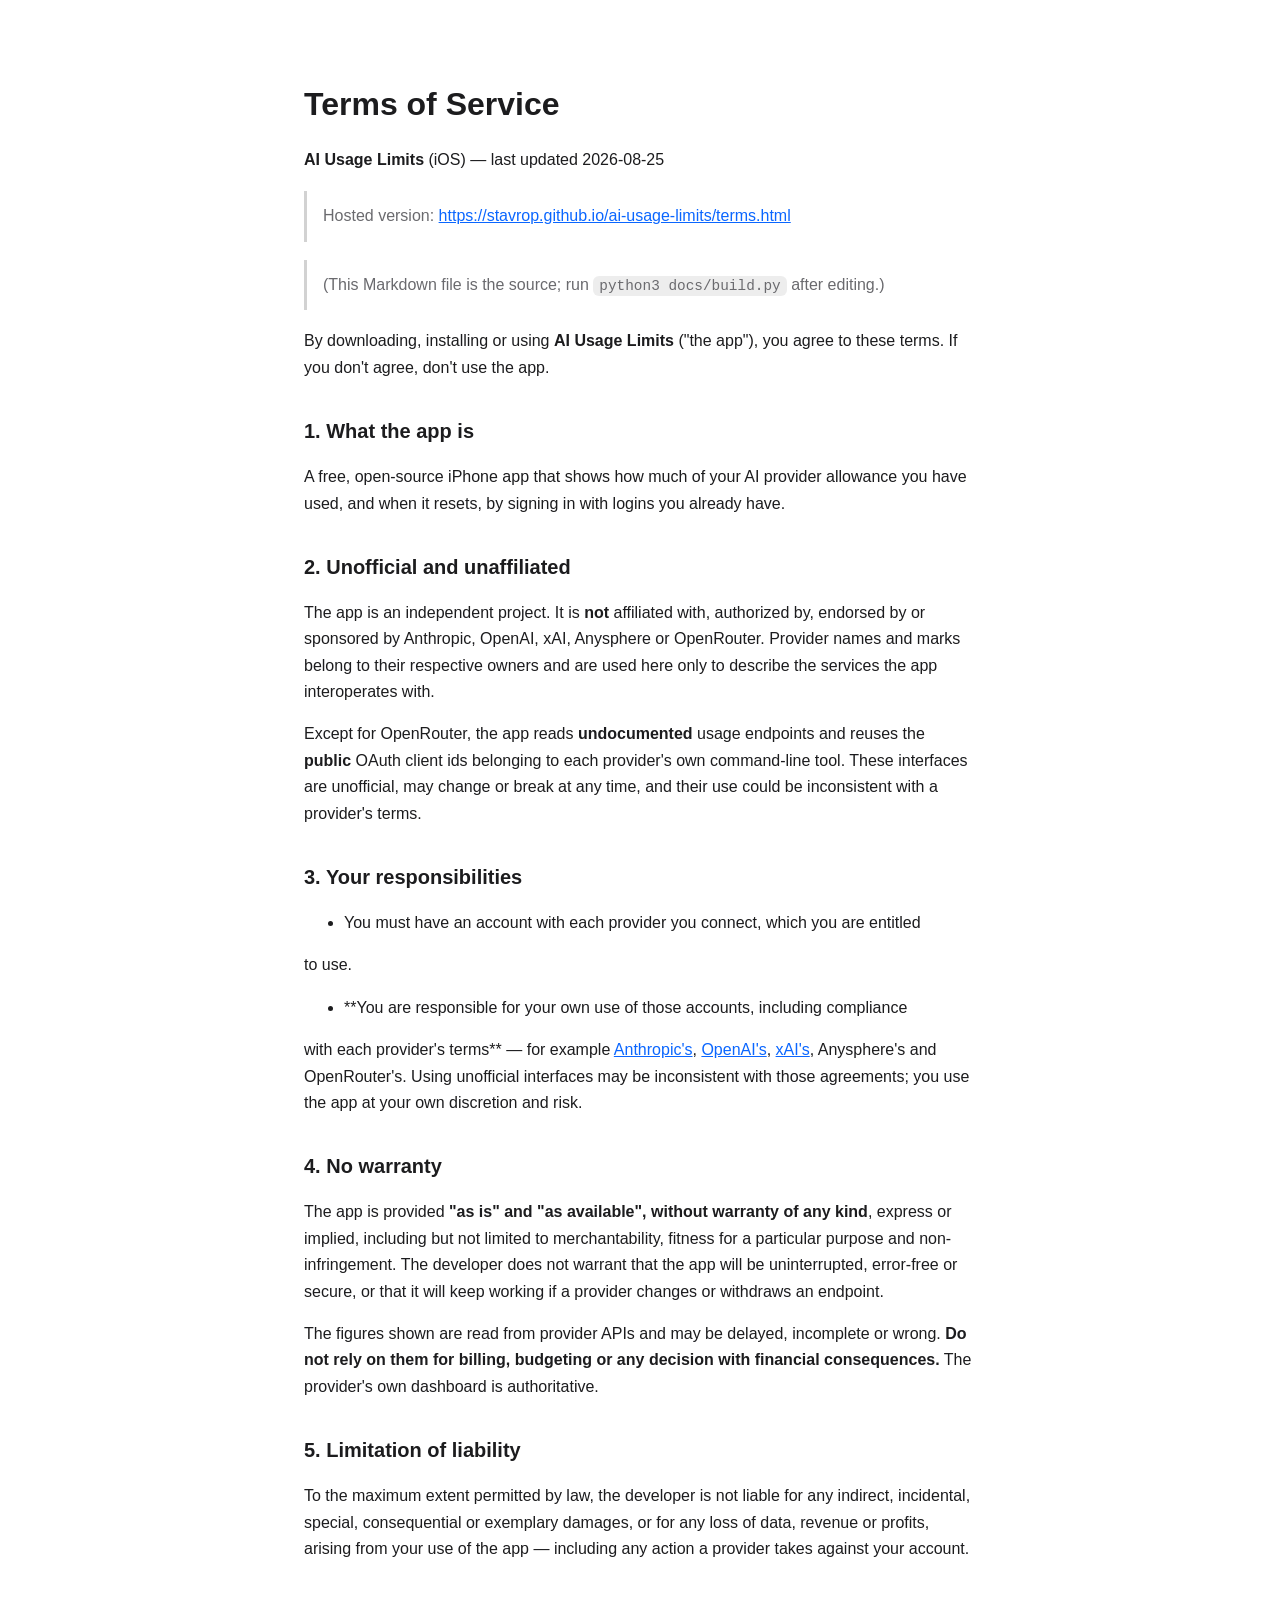
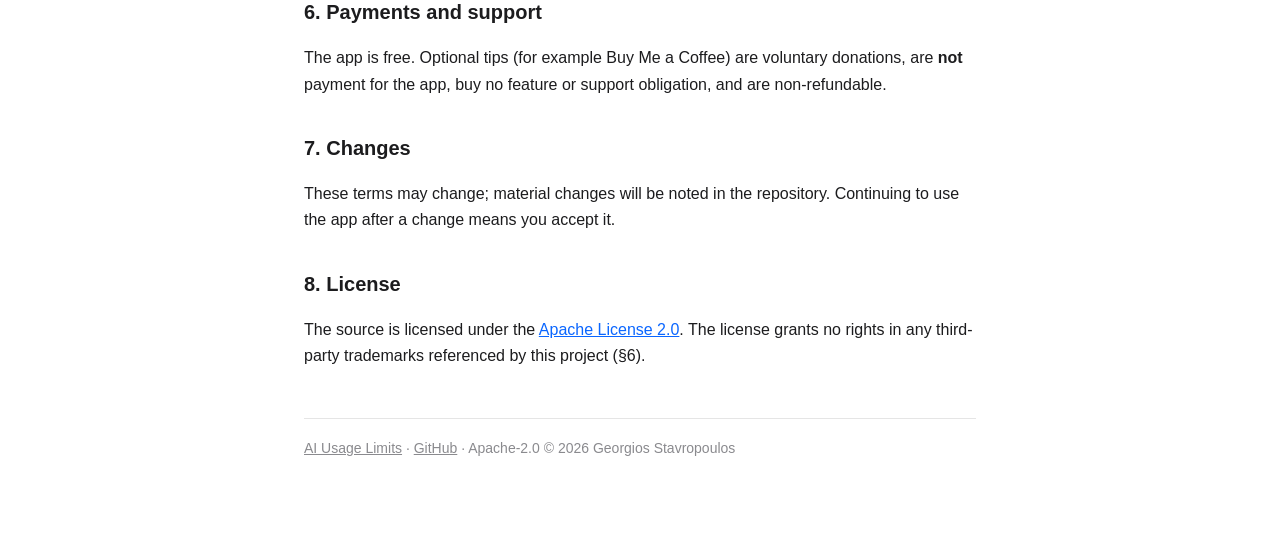
==== docs/terms.html @ bb5d36d5 "docs: GitHub Pages site, terms of service, and support links in the README Adds a Pages site under d" ====
<!doctype html>
<html lang="en">
<head>
<meta charset="utf-8">
<meta name="viewport" content="width=device-width, initial-scale=1">
<title>Terms of Service — AI Usage Limits</title>
<link rel="stylesheet" href="style.css">
</head>
<body>
<div class="wrap">
<h1>Terms of Service</h1>
<p><strong>AI Usage Limits</strong> (iOS) — last updated 2026-08-25</p>
<blockquote>Hosted version: <a href="https://stavrop.github.io/ai-usage-limits/terms.html">https://stavrop.github.io/ai-usage-limits/terms.html</a></blockquote>
<blockquote>(This Markdown file is the source; run <code>python3 docs/build.py</code> after editing.)</blockquote>
<p>By downloading, installing or using <strong>AI Usage Limits</strong> (&quot;the app&quot;), you agree to these terms. If you don&#x27;t agree, don&#x27;t use the app.</p>
<h2>1. What the app is</h2>
<p>A free, open-source iPhone app that shows how much of your AI provider allowance you have used, and when it resets, by signing in with logins you already have.</p>
<h2>2. Unofficial and unaffiliated</h2>
<p>The app is an independent project. It is <strong>not</strong> affiliated with, authorized by, endorsed by or sponsored by Anthropic, OpenAI, xAI, Anysphere or OpenRouter. Provider names and marks belong to their respective owners and are used here only to describe the services the app interoperates with.</p>
<p>Except for OpenRouter, the app reads <strong>undocumented</strong> usage endpoints and reuses the <strong>public</strong> OAuth client ids belonging to each provider&#x27;s own command-line tool. These interfaces are unofficial, may change or break at any time, and their use could be inconsistent with a provider&#x27;s terms.</p>
<h2>3. Your responsibilities</h2>
<ul>
<li>You must have an account with each provider you connect, which you are entitled</li>
</ul>
<p>to use.</p>
<ul>
<li>**You are responsible for your own use of those accounts, including compliance</li>
</ul>
<p>with each provider&#x27;s terms** — for example <a href="https://www.anthropic.com/legal">Anthropic&#x27;s</a>, <a href="https://openai.com/policies/terms-of-use">OpenAI&#x27;s</a>, <a href="https://x.ai/legal">xAI&#x27;s</a>, Anysphere&#x27;s and OpenRouter&#x27;s. Using unofficial interfaces may be inconsistent with those agreements; you use the app at your own discretion and risk.</p>
<h2>4. No warranty</h2>
<p>The app is provided <strong>&quot;as is&quot; and &quot;as available&quot;, without warranty of any kind</strong>, express or implied, including but not limited to merchantability, fitness for a particular purpose and non-infringement. The developer does not warrant that the app will be uninterrupted, error-free or secure, or that it will keep working if a provider changes or withdraws an endpoint.</p>
<p>The figures shown are read from provider APIs and may be delayed, incomplete or wrong. <strong>Do not rely on them for billing, budgeting or any decision with financial consequences.</strong> The provider&#x27;s own dashboard is authoritative.</p>
<h2>5. Limitation of liability</h2>
<p>To the maximum extent permitted by law, the developer is not liable for any indirect, incidental, special, consequential or exemplary damages, or for any loss of data, revenue or profits, arising from your use of the app — including any action a provider takes against your account.</p>
<h2>6. Payments and support</h2>
<p>The app is free. Optional tips (for example Buy Me a Coffee) are voluntary donations, are <strong>not</strong> payment for the app, buy no feature or support obligation, and are non-refundable.</p>
<h2>7. Changes</h2>
<p>These terms may change; material changes will be noted in the repository. Continuing to use the app after a change means you accept it.</p>
<h2>8. License</h2>
<p>The source is licensed under the <a href="LICENSE">Apache License 2.0</a>. The license grants no rights in any third-party trademarks referenced by this project (§6).</p>
<footer>
  <a href="index.html">AI Usage Limits</a> &middot;
  <a href="https://github.com/stavrop/ai-usage-limits">GitHub</a> &middot;
  Apache-2.0 &copy; 2026 Georgios Stavropoulos
</footer>
</div>
</body>
</html>
---- docs/style.css ----
:root { color-scheme: light dark; }
* { box-sizing: border-box; }
body { margin:0; font:16px/1.65 -apple-system,BlinkMacSystemFont,"Segoe UI",Roboto,Helvetica,Arial,sans-serif; color:#1c1c1e; background:#fff; }
@media (prefers-color-scheme: dark){ body{ color:#e7e7ea; background:#0b0b0d; } }
.wrap{ max-width:720px; margin:0 auto; padding:56px 24px 80px; }
.center{ text-align:center; }
a{ color:#0a66ff; } @media (prefers-color-scheme: dark){ a{ color:#6ea8fe; } }
.glyph{ width:84px; height:84px; border-radius:20px; background:linear-gradient(135deg,#f0913a,#f0913aaa); display:inline-flex; align-items:center; justify-content:center; font-size:42px; box-shadow:0 8px 24px rgba(240,145,58,.35); }
h1{ font-size:32px; margin:22px 0 6px; }
h2{ font-size:20px; margin:34px 0 10px; }
h3{ font-size:17px; margin:24px 0 8px; }
.tag{ color:#8a8a8e; font-size:18px; margin:0 0 24px; }
table{ border-collapse:collapse; width:100%; font-size:15px; margin:12px 0; display:block; overflow-x:auto; }
th,td{ text-align:left; padding:8px 12px; border-bottom:1px solid rgba(127,127,127,.25); }
code{ font-family:ui-monospace,SFMono-Regular,Menlo,monospace; font-size:.9em; background:rgba(127,127,127,.14); padding:2px 6px; border-radius:6px; }
.links{ margin-top:28px; font-size:15px; } .links a{ margin:0 10px; }
.note{ color:#8a8a8e; font-size:13px; margin-top:28px; }
blockquote{ margin:18px 0; padding:12px 16px; border-left:3px solid rgba(127,127,127,.35); color:#6a6a6e; }
@media (prefers-color-scheme: dark){ blockquote{ color:#a0a0a6; } }
footer{ margin-top:48px; padding-top:18px; border-top:1px solid rgba(127,127,127,.2); font-size:14px; color:#8a8a8e; }
footer a{ color:inherit; }
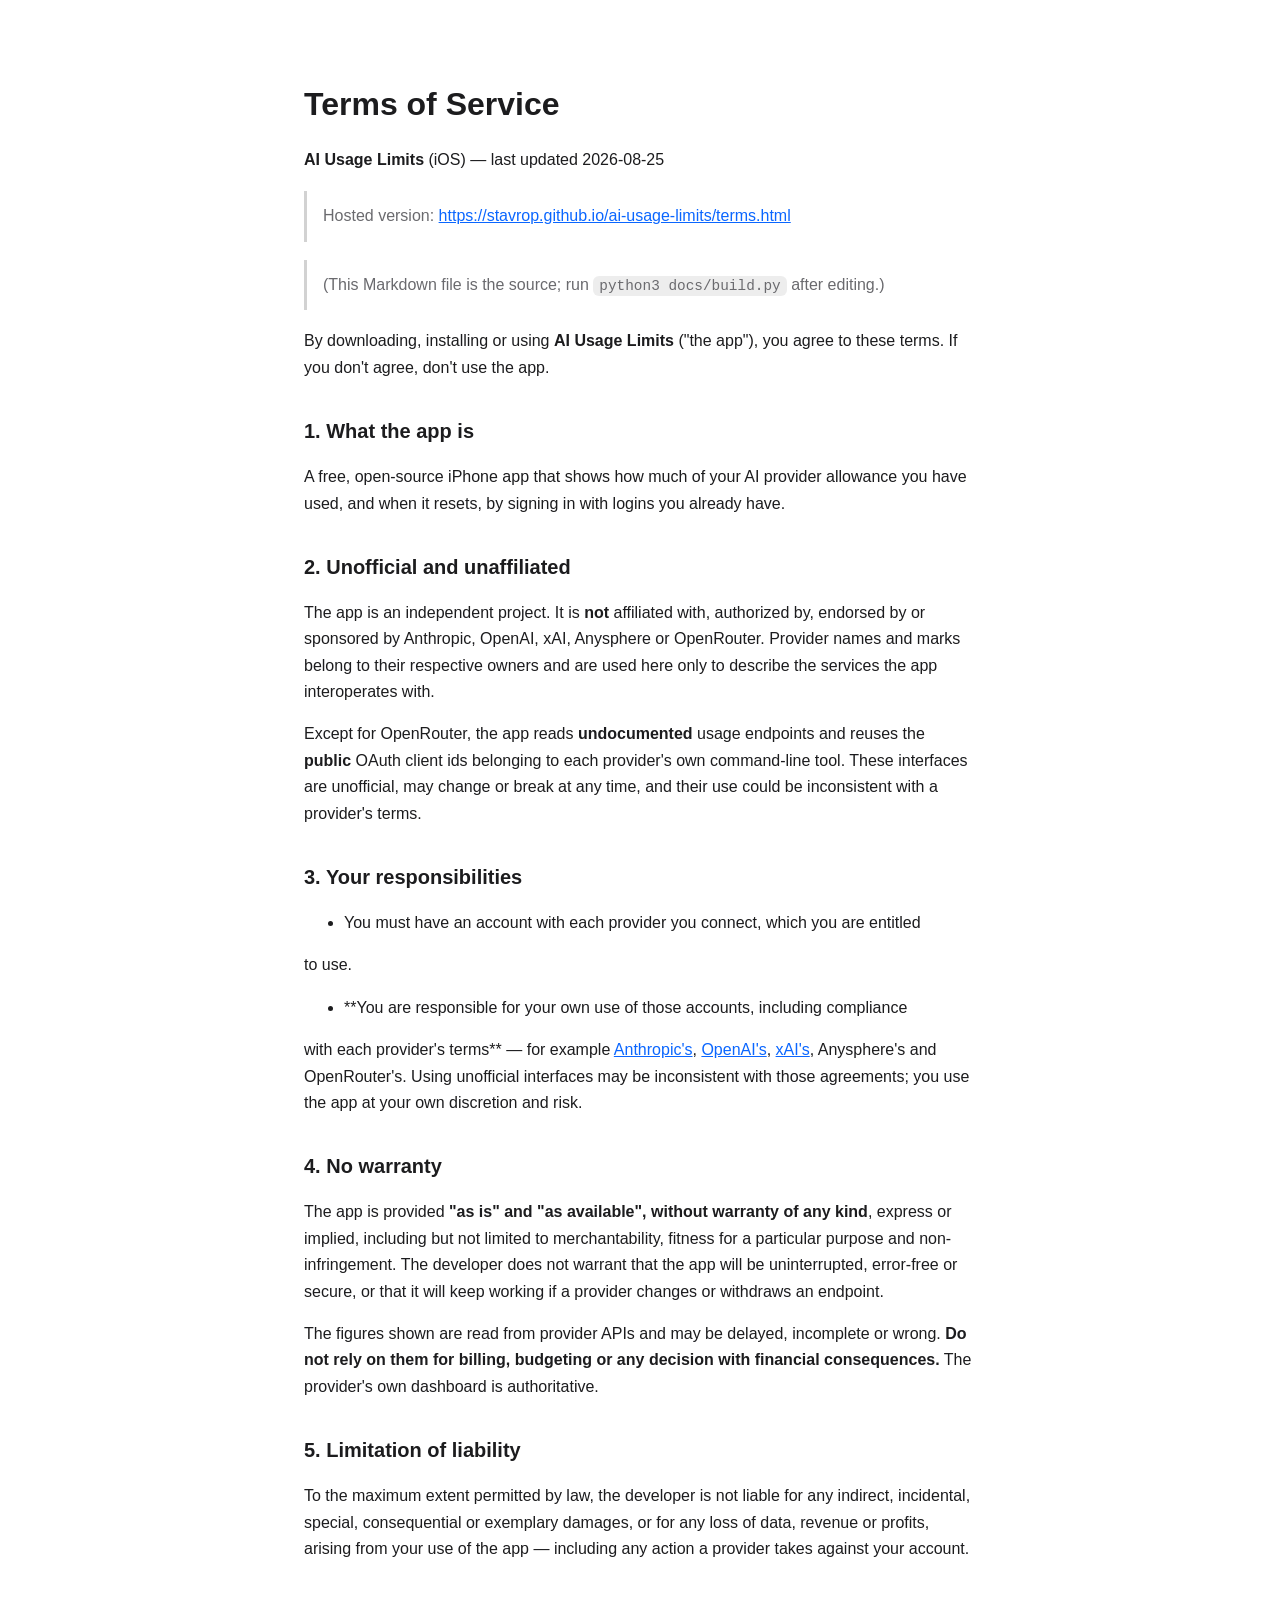
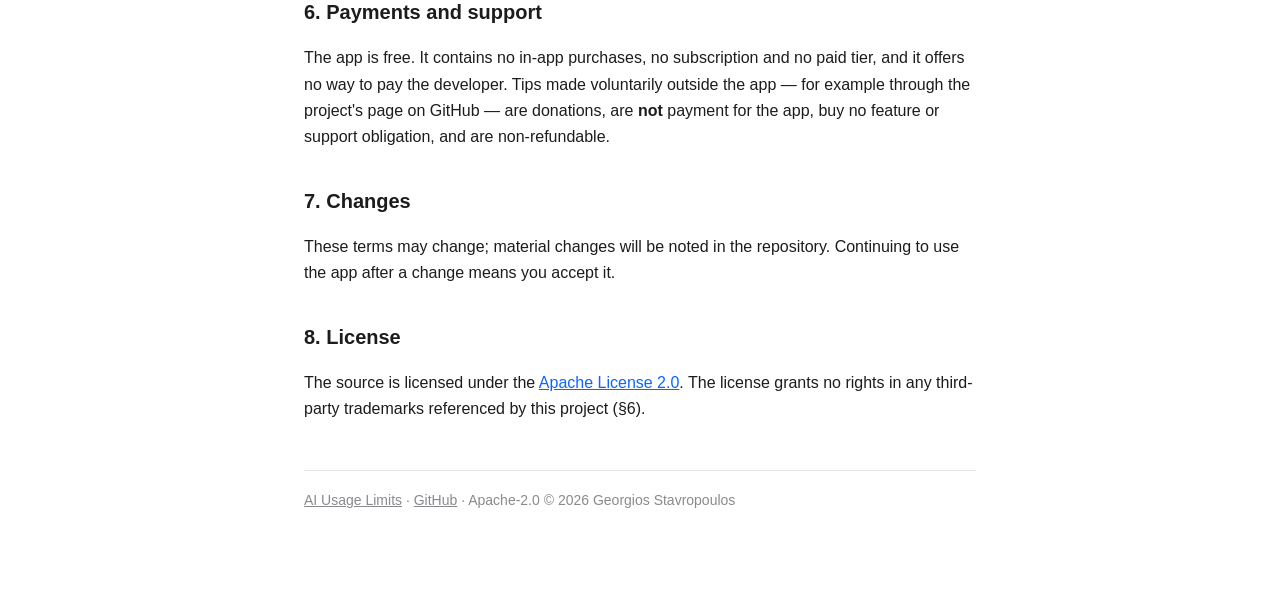
==== commit 90170e50: "fix: remove in-app donation link (App Review 3.1.1), build 6 Apple rejected 1.0.1 (5) on 2026-09-09 " ====
--- a/docs/terms.html
+++ b/docs/terms.html
@@ -33,7 +33,7 @@
 <h2>5. Limitation of liability</h2>
 <p>To the maximum extent permitted by law, the developer is not liable for any indirect, incidental, special, consequential or exemplary damages, or for any loss of data, revenue or profits, arising from your use of the app — including any action a provider takes against your account.</p>
 <h2>6. Payments and support</h2>
-<p>The app is free. Optional tips (for example Buy Me a Coffee) are voluntary donations, are <strong>not</strong> payment for the app, buy no feature or support obligation, and are non-refundable.</p>
+<p>The app is free. It contains no in-app purchases, no subscription and no paid tier, and it offers no way to pay the developer. Tips made voluntarily outside the app — for example through the project&#x27;s page on GitHub — are donations, are <strong>not</strong> payment for the app, buy no feature or support obligation, and are non-refundable.</p>
 <h2>7. Changes</h2>
 <p>These terms may change; material changes will be noted in the repository. Continuing to use the app after a change means you accept it.</p>
 <h2>8. License</h2>
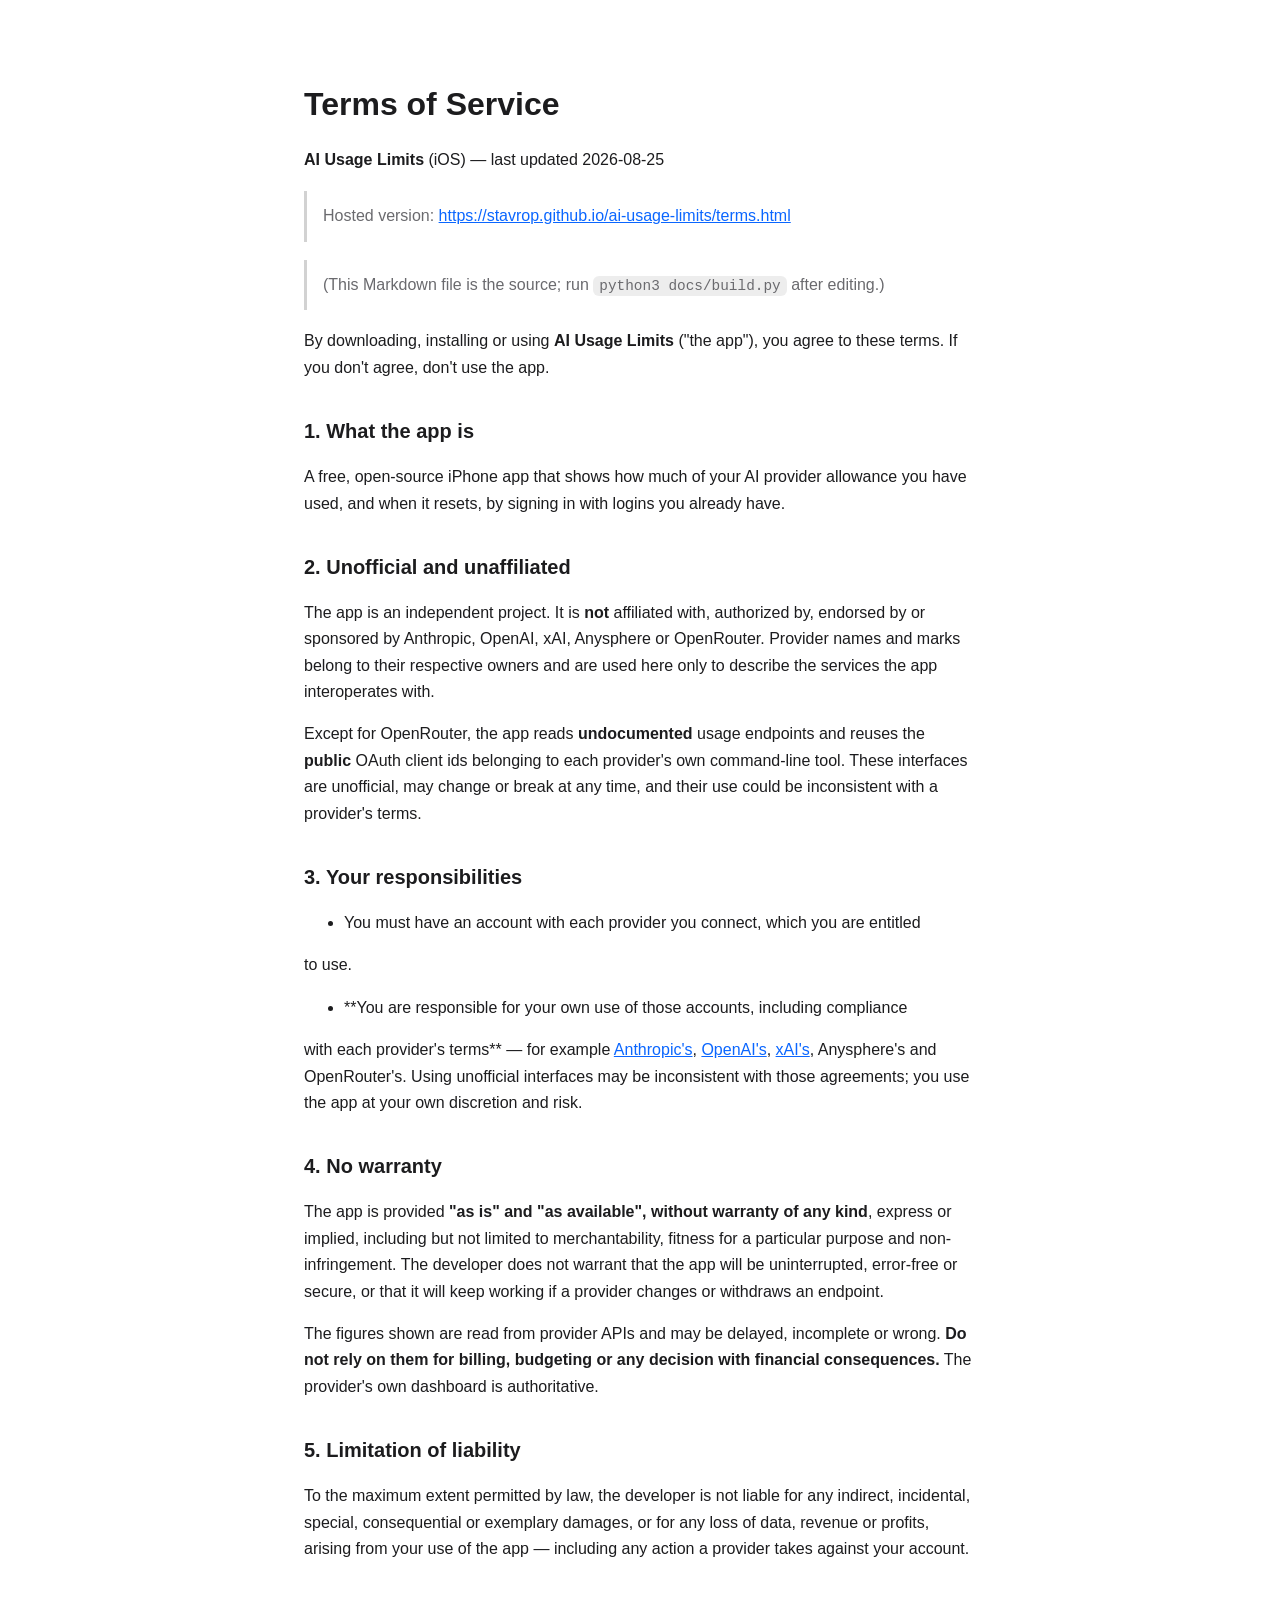
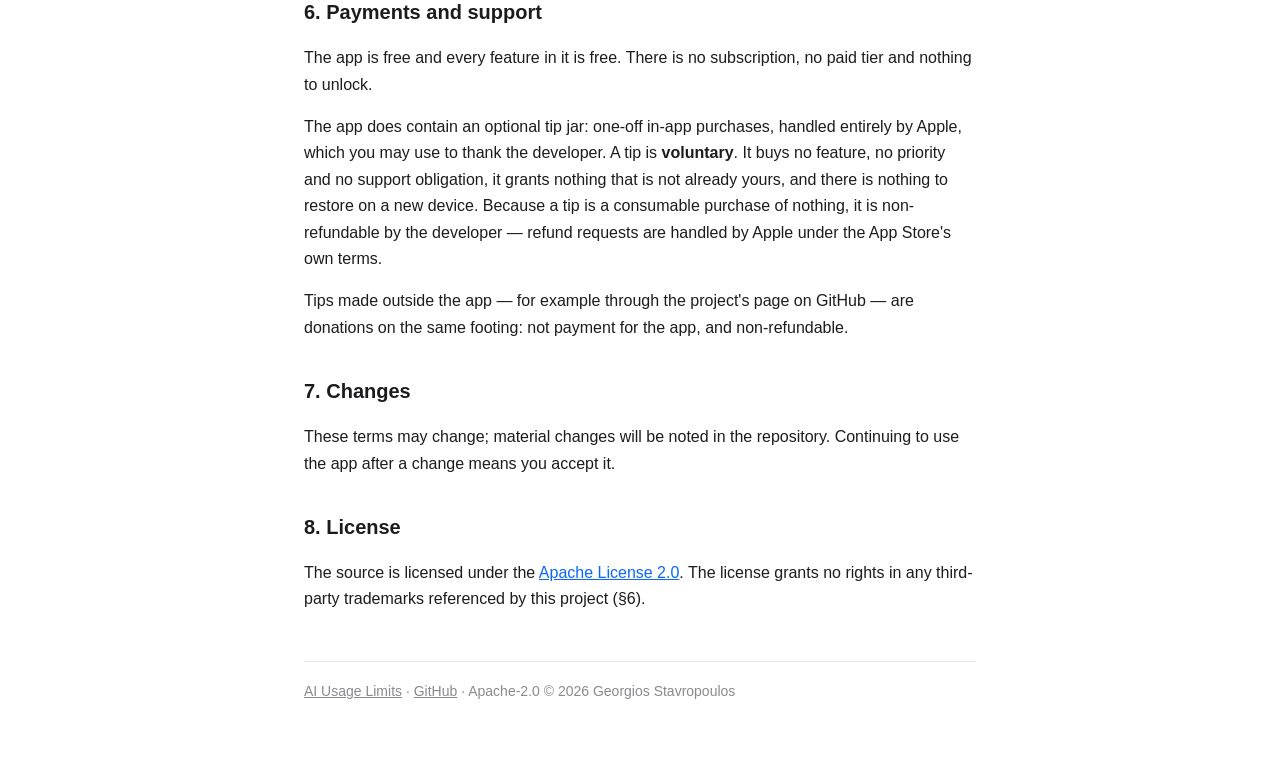
==== commit c3764c20: "feat: tip jar (three consumable IAPs), 1.1 (build 7) Puts back the support path removed in 1.0.1 (bu" ====
--- a/docs/terms.html
+++ b/docs/terms.html
@@ -33,7 +33,9 @@
 <h2>5. Limitation of liability</h2>
 <p>To the maximum extent permitted by law, the developer is not liable for any indirect, incidental, special, consequential or exemplary damages, or for any loss of data, revenue or profits, arising from your use of the app — including any action a provider takes against your account.</p>
 <h2>6. Payments and support</h2>
-<p>The app is free. It contains no in-app purchases, no subscription and no paid tier, and it offers no way to pay the developer. Tips made voluntarily outside the app — for example through the project&#x27;s page on GitHub — are donations, are <strong>not</strong> payment for the app, buy no feature or support obligation, and are non-refundable.</p>
+<p>The app is free and every feature in it is free. There is no subscription, no paid tier and nothing to unlock.</p>
+<p>The app does contain an optional tip jar: one-off in-app purchases, handled entirely by Apple, which you may use to thank the developer. A tip is <strong>voluntary</strong>. It buys no feature, no priority and no support obligation, it grants nothing that is not already yours, and there is nothing to restore on a new device. Because a tip is a consumable purchase of nothing, it is non-refundable by the developer — refund requests are handled by Apple under the App Store&#x27;s own terms.</p>
+<p>Tips made outside the app — for example through the project&#x27;s page on GitHub — are donations on the same footing: not payment for the app, and non-refundable.</p>
 <h2>7. Changes</h2>
 <p>These terms may change; material changes will be noted in the repository. Continuing to use the app after a change means you accept it.</p>
 <h2>8. License</h2>
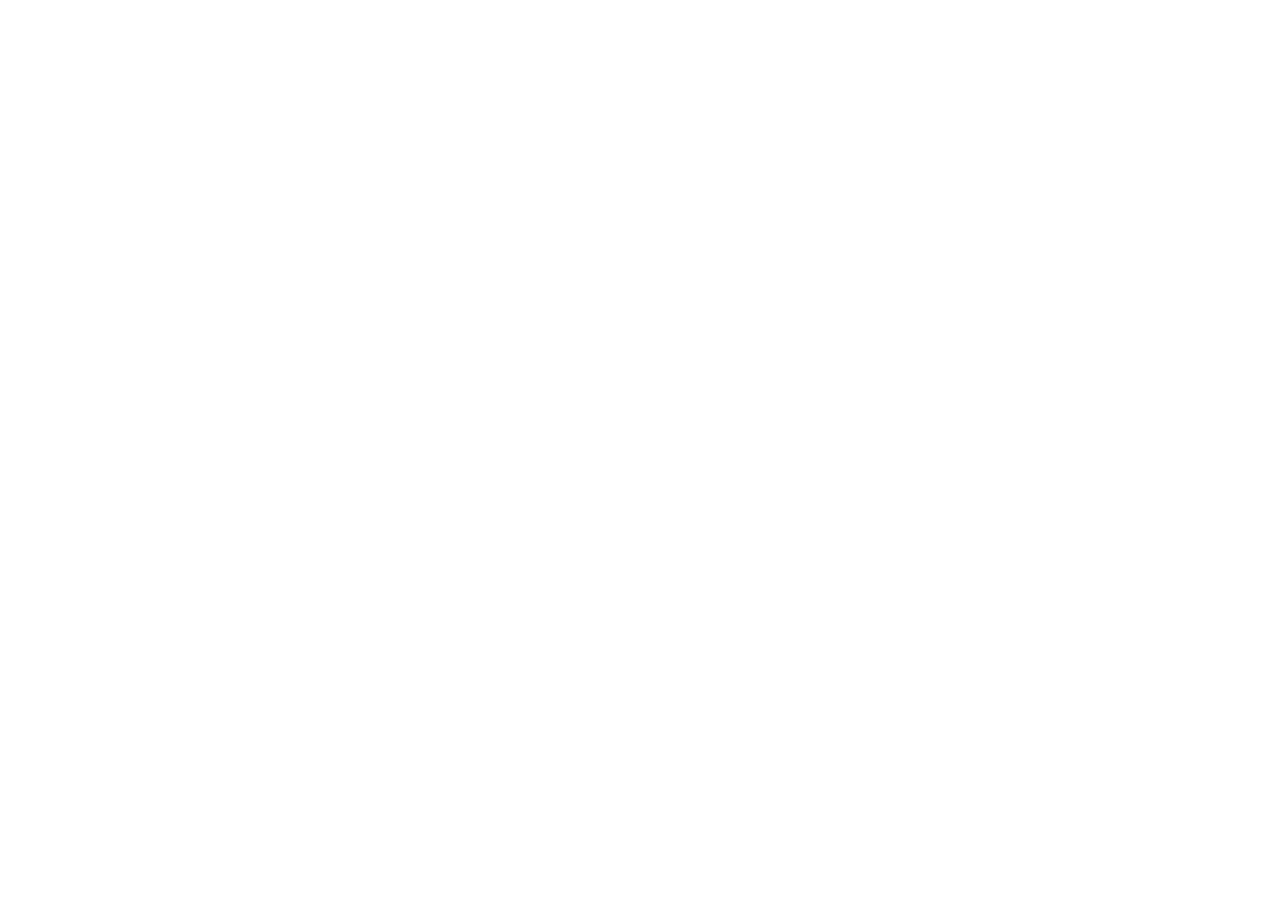
==== commit 9ad8d1a4: "Privacy/terms moved to georgiosstavropoulos.com Co-Authored-By: Claude Sonnet 5.5 <noreply@anthropic" ====
--- a/docs/terms.html
+++ b/docs/terms.html
@@ -1,50 +1,28 @@
 <!doctype html>
-<html lang="en">
+<html lang="en-GB">
 <head>
 <meta charset="utf-8">
 <meta name="viewport" content="width=device-width, initial-scale=1">
-<title>Terms of Service — AI Usage Limits</title>
-<link rel="stylesheet" href="style.css">
+<title>This page has moved</title>
+<meta name="robots" content="noindex">
+<meta http-equiv="refresh" content="0; url=https://www.georgiosstavropoulos.com/terms#ai-usage-limits">
+<link rel="canonical" href="https://www.georgiosstavropoulos.com/terms#ai-usage-limits">
+<style>
+  :root { color-scheme: dark; }
+  body { margin: 0; min-height: 100vh; display: flex; align-items: center; justify-content: center;
+    background: #0e0f12; color: #e6e7ea; font-family: -apple-system, BlinkMacSystemFont, "Segoe UI", Helvetica, Arial, sans-serif;
+    line-height: 1.6; padding: 24px; box-sizing: border-box; }
+  main { max-width: 480px; }
+  h1 { font-size: 1.5rem; margin: 0 0 12px; }
+  a { color: #7db4ff; word-break: break-all; }
+</style>
 </head>
 <body>
-<div class="wrap">
-<h1>Terms of Service</h1>
-<p><strong>AI Usage Limits</strong> (iOS) — last updated 2026-08-25</p>
-<blockquote>Hosted version: <a href="https://stavrop.github.io/ai-usage-limits/terms.html">https://stavrop.github.io/ai-usage-limits/terms.html</a></blockquote>
-<blockquote>(This Markdown file is the source; run <code>python3 docs/build.py</code> after editing.)</blockquote>
-<p>By downloading, installing or using <strong>AI Usage Limits</strong> (&quot;the app&quot;), you agree to these terms. If you don&#x27;t agree, don&#x27;t use the app.</p>
-<h2>1. What the app is</h2>
-<p>A free, open-source iPhone app that shows how much of your AI provider allowance you have used, and when it resets, by signing in with logins you already have.</p>
-<h2>2. Unofficial and unaffiliated</h2>
-<p>The app is an independent project. It is <strong>not</strong> affiliated with, authorized by, endorsed by or sponsored by Anthropic, OpenAI, xAI, Anysphere or OpenRouter. Provider names and marks belong to their respective owners and are used here only to describe the services the app interoperates with.</p>
-<p>Except for OpenRouter, the app reads <strong>undocumented</strong> usage endpoints and reuses the <strong>public</strong> OAuth client ids belonging to each provider&#x27;s own command-line tool. These interfaces are unofficial, may change or break at any time, and their use could be inconsistent with a provider&#x27;s terms.</p>
-<h2>3. Your responsibilities</h2>
-<ul>
-<li>You must have an account with each provider you connect, which you are entitled</li>
-</ul>
-<p>to use.</p>
-<ul>
-<li>**You are responsible for your own use of those accounts, including compliance</li>
-</ul>
-<p>with each provider&#x27;s terms** — for example <a href="https://www.anthropic.com/legal">Anthropic&#x27;s</a>, <a href="https://openai.com/policies/terms-of-use">OpenAI&#x27;s</a>, <a href="https://x.ai/legal">xAI&#x27;s</a>, Anysphere&#x27;s and OpenRouter&#x27;s. Using unofficial interfaces may be inconsistent with those agreements; you use the app at your own discretion and risk.</p>
-<h2>4. No warranty</h2>
-<p>The app is provided <strong>&quot;as is&quot; and &quot;as available&quot;, without warranty of any kind</strong>, express or implied, including but not limited to merchantability, fitness for a particular purpose and non-infringement. The developer does not warrant that the app will be uninterrupted, error-free or secure, or that it will keep working if a provider changes or withdraws an endpoint.</p>
-<p>The figures shown are read from provider APIs and may be delayed, incomplete or wrong. <strong>Do not rely on them for billing, budgeting or any decision with financial consequences.</strong> The provider&#x27;s own dashboard is authoritative.</p>
-<h2>5. Limitation of liability</h2>
-<p>To the maximum extent permitted by law, the developer is not liable for any indirect, incidental, special, consequential or exemplary damages, or for any loss of data, revenue or profits, arising from your use of the app — including any action a provider takes against your account.</p>
-<h2>6. Payments and support</h2>
-<p>The app is free and every feature in it is free. There is no subscription, no paid tier and nothing to unlock.</p>
-<p>The app does contain an optional tip jar: one-off in-app purchases, handled entirely by Apple, which you may use to thank the developer. A tip is <strong>voluntary</strong>. It buys no feature, no priority and no support obligation, it grants nothing that is not already yours, and there is nothing to restore on a new device. Because a tip is a consumable purchase of nothing, it is non-refundable by the developer — refund requests are handled by Apple under the App Store&#x27;s own terms.</p>
-<p>Tips made outside the app — for example through the project&#x27;s page on GitHub — are donations on the same footing: not payment for the app, and non-refundable.</p>
-<h2>7. Changes</h2>
-<p>These terms may change; material changes will be noted in the repository. Continuing to use the app after a change means you accept it.</p>
-<h2>8. License</h2>
-<p>The source is licensed under the <a href="LICENSE">Apache License 2.0</a>. The license grants no rights in any third-party trademarks referenced by this project (§6).</p>
-<footer>
-  <a href="index.html">AI Usage Limits</a> &middot;
-  <a href="https://github.com/stavrop/ai-usage-limits">GitHub</a> &middot;
-  Apache-2.0 &copy; 2026 Georgios Stavropoulos
-</footer>
-</div>
+<main>
+  <h1>This page has moved</h1>
+  <p>The terms of service for this app now lives on georgiosstavropoulos.com. If you are not redirected automatically, please follow this link:</p>
+  <p><a href="https://www.georgiosstavropoulos.com/terms#ai-usage-limits">https://www.georgiosstavropoulos.com/terms#ai-usage-limits</a></p>
+</main>
+<script>location.replace("https://www.georgiosstavropoulos.com/terms#ai-usage-limits");</script>
 </body>
 </html>
